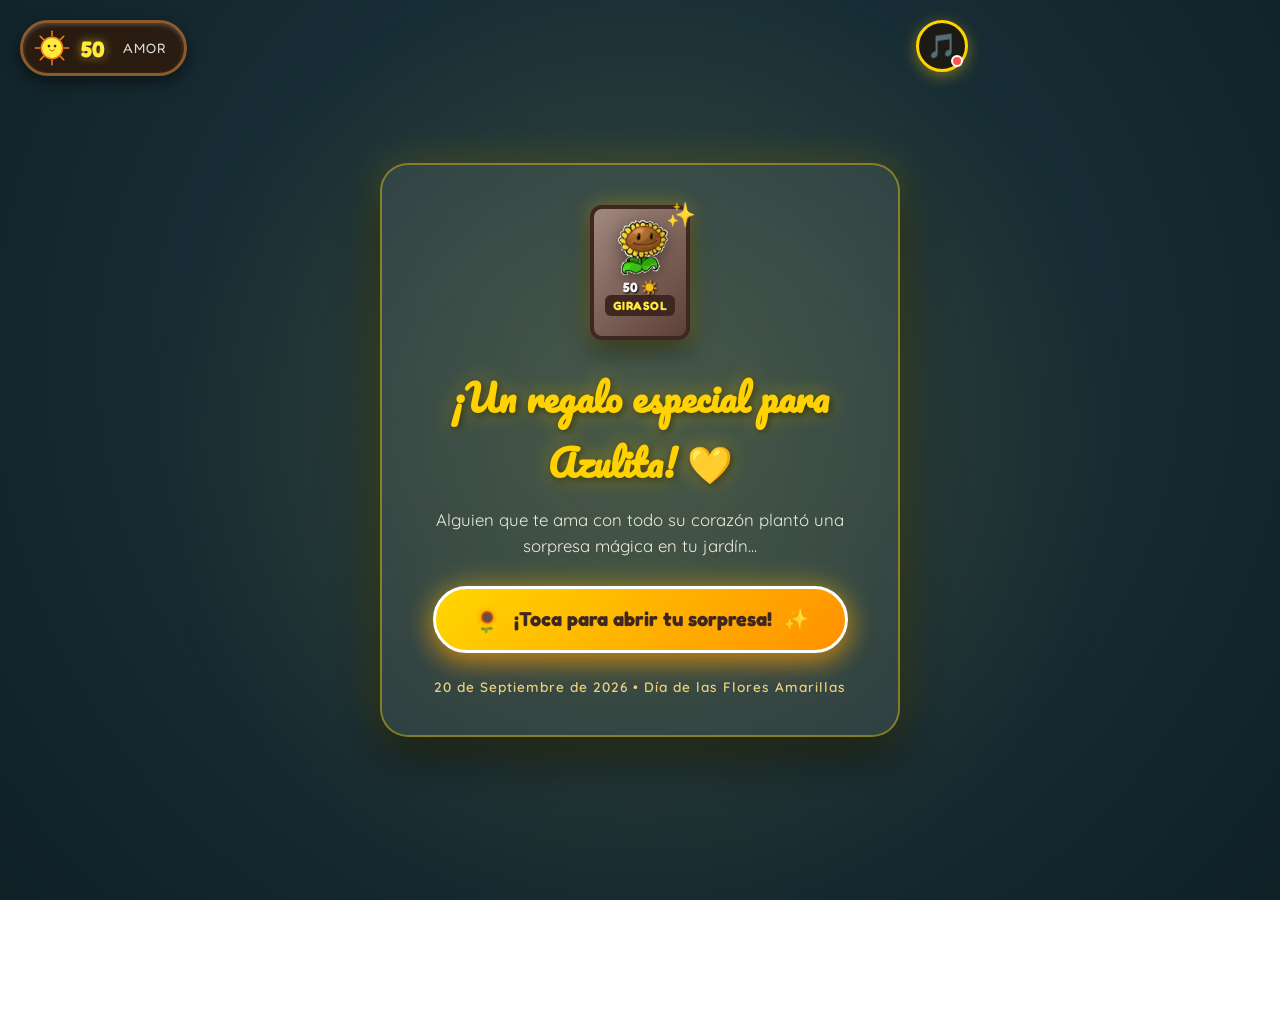
==== index.html @ 1db16ac4 "primeros" ====
<!DOCTYPE html>
<html lang="es">
<head>
  <meta charset="UTF-8">
  <meta name="viewport" content="width=device-width, initial-scale=1.0">
  <title>🌻 Flores Amarillas para Ti 💛 | Edición Especial PvZ</title>
  <link rel="stylesheet" href="style.css">
  <!-- Fuentes románticas y divertidas de Google Fonts -->
  <link rel="preconnect" href="https://fonts.googleapis.com">
  <link rel="preconnect" href="https://fonts.gstatic.com" crossorigin>
  <link href="https://fonts.googleapis.com/css2?family=Fredoka:wght@400;600;700&family=Pacifico&family=Quicksand:wght@500;700&display=swap" rel="stylesheet">
</head>
<body>

  <!-- Lienzo para partículas, pétalos y soles -->
  <canvas id="particle-canvas"></canvas>

  <!-- Contenedor de música flotante -->
  <div class="music-player-container" id="music-player">
    <button class="music-toggle-btn" id="music-btn" title="Reproducir / Pausar Música">
      <span class="music-icon" id="music-icon">🎵</span>
      <span class="music-status-dot"></span>
    </button>
    <div class="music-tooltip">Zombies on Your Lawn - Laura Shigihara 🌻</div>
    <audio id="bg-music" loop preload="auto">
      <source src="audio/zombies-on-your-lawn.mp3" type="audio/mp3">
      <!-- Fallback en línea si el archivo local aún no se descarga -->
      <source src="https://archive.org/download/plants-vs.-zombies-ost-flac/Laura%20Shigihara%20-%20Plants%20vs.%20Zombies%20Original%20Soundtrack/15%20-%20Zombies%20On%20Your%20Lawn.mp3" type="audio/mp3">
    </audio>
  </div>

  <!-- Contador de Soles Recolectados (Estilo PvZ) -->
  <div class="sun-counter-badge" id="sun-counter-badge">
    <div class="sun-icon-mini">
      <svg viewBox="0 0 100 100" class="mini-sun-svg">
        <circle cx="50" cy="50" r="28" fill="#FFEB3B" stroke="#F57F17" stroke-width="4"/>
        <g stroke="#F57F17" stroke-width="4" stroke-linecap="round">
          <line x1="50" y1="6" x2="50" y2="18"/>
          <line x1="50" y1="82" x2="50" y2="94"/>
          <line x1="6" y1="50" x2="18" y2="50"/>
          <line x1="82" y1="50" x2="94" y2="50"/>
          <line x1="19" y1="19" x2="28" y2="28"/>
          <line x1="72" y1="72" x2="81" y2="81"/>
          <line x1="19" y1="81" x2="28" y2="72"/>
          <line x1="72" y1="28" x2="81" y2="19"/>
        </g>
        <circle cx="42" cy="45" r="3.5" fill="#3E2723"/>
        <circle cx="58" cy="45" r="3.5" fill="#3E2723"/>
        <path d="M 44 55 Q 50 62 56 55" fill="none" stroke="#D84315" stroke-width="2.5" stroke-linecap="round"/>
      </svg>
    </div>
    <span class="sun-score" id="sun-score">50</span>
    <span class="sun-label">Amor</span>
  </div>

  <!-- PANTALLA 1: SORPRESA INICIAL (Sobre de jardín) -->
  <section class="screen intro-screen active" id="intro-screen">
    <div class="intro-card">
      <div class="card-glow"></div>
      <div class="seed-packet-icon">
        <!-- Paquete de Semillas de Girasol PvZ -->
        <div class="packet-wrapper">
          <div class="packet-body">
            <!-- Vista previa con el GIF del girasol -->
            <img src="sunflower-pvz.gif" alt="Girasol PvZ" class="packet-gif-preview">
            <div class="packet-cost">50 ☀️</div>
            <div class="packet-title">GIRASOL</div>
          </div>
          <div class="packet-sparkle">✨</div>
        </div>
      </div>

      <!-- ======================================================= -->
      <!-- [PERSONALIZACIÓN]: NOMBRE DE LA PERSONA -->
      <!-- ======================================================= -->
      <h1 class="intro-title">¡Un regalo especial para Azulita! 💛</h1>
      <p class="intro-subtitle">Alguien que te ama con todo su corazón plantó una sorpresa mágica en tu jardín...</p>
      
      <button class="btn-start" id="btn-start">
        <span class="btn-shine"></span>
        <span class="btn-icon">🌻</span>
        <span class="btn-text">¡Toca para abrir tu sorpresa!</span>
        <span class="btn-sparkles">✨</span>
      </button>

      <p class="intro-date">20 de Septiembre de 2026 • Día de las Flores Amarillas</p>
    </div>
  </section>

  <!-- PANTALLA 2: ESCENARIO PRINCIPAL (Jardín interactivo de Flores Amarillas) -->
  <main class="screen garden-screen" id="garden-screen">
    
    <!-- Fondo ambiental suave y sin cortes -->
    <div class="garden-background">
      <div class="twilight-glow"></div>
    </div>

    <!-- Contenedor Central: Girasol PvZ y Carta -->
    <div class="main-content-wrapper">
      
      <!-- EL GIRASOL ANIMADO DE PLANTS VS ZOMBIES (GIF + EFECTOS) -->
      <div class="sunflower-stage" id="sunflower-stage" title="¡Hazme cosquillas o tócame!">
        <div class="sunflower-speech-bubble" id="speech-bubble">
          ¡Feliz día, mi Azulita! 🌻💛
        </div>

        <div class="sunflower-character" id="sunflower-character">
          <!-- GIF OFICIAL DEL GIRASOL PVZ -->
          <img src="sunflower-pvz.gif" alt="Girasol Plants vs Zombies" class="pvz-main-gif" id="sunflower-gif">
          <div class="sunflower-ground-shadow"></div>
        </div>

        <!-- Botón interactivo para recolectar Sol -->
        <button class="sun-spawn-btn" id="spawn-sun-btn">
          <span>☀️ ¡Dame Sol!</span>
        </button>
      </div>

      <!-- TARJETA ROMÁNTICA Y DEDICATORIA -->
      <div class="love-card-container">
        <article class="love-card">
          <div class="card-ribbon">🌻 20 de Septiembre de 2026 🌻</div>
          
          <!-- ======================================================= -->
          <!-- [PERSONALIZACIÓN]: TÍTULO Y TEXTOS DE LA CARTA -->
          <!-- ======================================================= -->
          <h2 class="card-main-title">Para mi hermosa Azulita 💛</h2>
          
          <div class="card-quote-box">
            <p class="quote-text">
              "Dicen que regalar flores amarillas es una promesa de amor, luz y alegría para siempre..."
            </p>
          </div>

          <!-- Mensaje Romántico Personalizado PvZ -->
          <div class="card-body-text">
            <p>
              ¡Feliz día de las Flores Amarillas, mi querida Azulita! 🌻💛
            </p>
            <p>
              Así como este girasol siempre busca la luz del sol para sonreír, mi corazón siempre te busca a ti. Eres mi lugar favorito, mi motivo de alegría y mi paz.
            </p>
            <p class="pvz-romantic-punchline">
              ✨ <em>"Aunque el mundo se llene de zombies y días difíciles... ¡yo siempre protegeré tu jardín, cuidaré tu sonrisa y te llenaré de soles de amor!"</em> 🧟‍♂️🌱💛
            </p>
          </div>

          <!-- ======================================================= -->
          <!-- [PERSONALIZACIÓN]: FOTO DE USTEDES DOS -->
          <!-- Si guardas una foto llamada 'foto.jpg' en esta carpeta, -->
          <!-- aparecerá aquí automáticamente. Si no, muestra el icono. -->
          <!-- ======================================================= -->
          <div class="couple-photo-frame">
            <div class="photo-placeholder" id="photo-container" title="Coloca una imagen llamada 'foto.jpg' en esta carpeta">
              <img src="foto.jpg" alt="Azulita y Miau" class="user-couple-img" id="user-couple-img"
                   onerror="this.style.display='none'; document.getElementById('photo-fallback').style.display='flex';">
              
              <div class="photo-inner" id="photo-fallback">
                <div class="photo-icon">📸</div>
                <div class="photo-text">Azulita & Miau 💛</div>
                <div class="photo-sub">¡Juntos por siempre!</div>
              </div>
            </div>
            <div class="photo-tape">🌻</div>
          </div>

          <!-- Botonera de Acciones Interactivas -->
          <div class="card-actions">
            <button class="action-btn btn-petals" id="btn-flower-rain">
              <span>🌻 Lluvia de Flores</span>
            </button>
            <button class="action-btn btn-secret" id="btn-secret-letter">
              <span>💌 Razones por las que te amo</span>
            </button>
          </div>

          <!-- ======================================================= -->
          <!-- [PERSONALIZACIÓN]: FIRMA DE LA CARTA (MIAU) -->
          <!-- ======================================================= -->
          <div class="card-signature">
            <p>Con todo mi amor,</p>
            <span class="signature-name">De: MIAU (RLC) 🐱💛</span>
          </div>
        </article>
      </div>

    </div>

    <!-- MODAL DE RAZONES DE AMOR / MENSAJE SECRETO -->
    <div class="secret-modal-backdrop" id="secret-modal">
      <div class="secret-modal-box">
        <button class="modal-close-btn" id="modal-close-btn">&times;</button>
        <div class="modal-sun-header">☀️ 🌻 ☀️</div>
        <h3 class="modal-title">Razones por las que Azulita es mi persona favorita:</h3>
        
        <!-- ======================================================= -->
        <!-- [PERSONALIZACIÓN]: LISTA DE RAZONES -->
        <!-- Puedes editar, agregar o quitar frases aquí -->
        <!-- ======================================================= -->
        <ul class="reasons-list" id="reasons-list">
          <li>✨ <strong>Tu sonrisa, mi Azulita:</strong> Es capaz de iluminar hasta el día más nublado.</li>
          <li>🌻 <strong>Tu compañía:</strong> Cada momento a tu lado hace que la vida sea más bonita.</li>
          <li>💛 <strong>Tu ternura:</strong> La forma en que me miras y me haces sentir la persona más afortunada.</li>
          <li>🌱 <strong>Juntos siempre:</strong> No hay obstáculo (ni horda de zombies) que no podamos vencer si estamos juntos.</li>
          <li>🌟 <strong>Eres mi sol:</strong> Porque la vida es mil veces más brillante desde que estás tú.</li>
        </ul>

        <div class="modal-footer">
          <button class="modal-heart-btn" id="modal-love-btn">¡Miau te ama con todo su ser! 🐱💛</button>
        </div>
      </div>
    </div>

  </main>

  <script src="script.js"></script>
</body>
</html>
---- style.css ----
/* ==========================================================================
   FLORES AMARILLAS - EDICIÓN ESPECIAL PLANTS VS ZOMBIES 🌻💛
   Estilos y Animaciones CSS Modernas
   ========================================================================== */

:root {
  --primary-yellow: #FFD200;
  --warm-gold: #FFB300;
  --deep-orange: #FF6F00;
  --soft-yellow: #FFF9C4;
  --pvz-green: #4CAF50;
  --pvz-dark-green: #2E7D32;
  --pvz-light-green: #81C784;
  --brown-center: #5D4037;
  --night-sky-top: #0b132b;
  --night-sky-mid: #1c2541;
  --night-sky-bot: #1b4332;
  --card-bg: rgba(255, 255, 255, 0.12);
  --card-border: rgba(255, 215, 0, 0.35);
  --card-shadow: 0 15px 35px rgba(0, 0, 0, 0.4), 0 0 25px rgba(255, 215, 0, 0.15);
  --text-light: #FFFFFF;
  --text-gold: #FFE082;
  --font-romantic: 'Pacifico', cursive;
  --font-cute: 'Fredoka', sans-serif;
  --font-body: 'Quicksand', sans-serif;
}

* {
  box-sizing: border-box;
  margin: 0;
  padding: 0;
  -webkit-tap-highlight-color: transparent;
}

html, body {
  width: 100%;
  min-height: 100%;
  font-family: var(--font-body);
  color: var(--text-light);
  background: radial-gradient(circle at 50% 30%, #1a2a40 0%, #0d1b2a 50%, #071018 100%);
  overflow-x: hidden;
  position: relative;
}

/* ==========================================================================
   CANVAS DE PARTÍCULAS (LLUVIA DE PÉTALOS Y SOLES)
   ========================================================================== */
#particle-canvas {
  position: fixed;
  top: 0;
  left: 0;
  width: 100vw;
  height: 100vh;
  pointer-events: none;
  z-index: 10;
}

/* ==========================================================================
   REPRODUCTOR DE MÚSICA FLOTANTE
   ========================================================================== */
.music-player-container {
  position: fixed;
  top: 20px;
  right: 20px;
  z-index: 100;
  display: flex;
  align-items: center;
  gap: 10px;
}

.music-toggle-btn {
  width: 52px;
  height: 52px;
  border-radius: 50%;
  border: 3px solid var(--primary-yellow);
  background: rgba(30, 20, 10, 0.75);
  backdrop-filter: blur(8px);
  color: #FFF;
  cursor: pointer;
  display: flex;
  align-items: center;
  justify-content: center;
  font-size: 1.5rem;
  box-shadow: 0 4px 15px rgba(255, 215, 0, 0.4);
  transition: transform 0.3s cubic-bezier(0.175, 0.885, 0.32, 1.275), box-shadow 0.3s;
  position: relative;
}

.music-toggle-btn:hover {
  transform: scale(1.12) rotate(8deg);
  box-shadow: 0 6px 22px rgba(255, 215, 0, 0.7);
}

.music-toggle-btn.playing {
  animation: musicPulse 1.4s infinite ease-in-out;
  border-color: #76FF03;
}

.music-status-dot {
  position: absolute;
  bottom: 2px;
  right: 2px;
  width: 12px;
  height: 12px;
  border-radius: 50%;
  background: #FF5252;
  border: 2px solid #FFF;
  transition: background 0.3s;
}

.music-toggle-btn.playing .music-status-dot {
  background: #76FF03;
  box-shadow: 0 0 8px #76FF03;
}

.music-tooltip {
  background: rgba(0, 0, 0, 0.85);
  color: var(--text-gold);
  padding: 6px 14px;
  border-radius: 20px;
  font-size: 0.82rem;
  font-family: var(--font-cute);
  border: 1px solid var(--warm-gold);
  pointer-events: none;
  opacity: 0;
  transform: translateX(10px);
  transition: opacity 0.3s, transform 0.3s;
  white-space: nowrap;
}

.music-player-container:hover .music-tooltip {
  opacity: 1;
  transform: translateX(0);
}

@keyframes musicPulse {
  0%, 100% { transform: scale(1); }
  50% { transform: scale(1.1); box-shadow: 0 0 20px rgba(118, 255, 3, 0.6); }
}

/* ==========================================================================
   CONTADOR DE SOLES PVZ
   ========================================================================== */
.sun-counter-badge {
  position: fixed;
  top: 20px;
  left: 20px;
  z-index: 100;
  display: flex;
  align-items: center;
  gap: 10px;
  background: rgba(46, 26, 11, 0.85);
  backdrop-filter: blur(8px);
  border: 3px solid #8D5B28;
  border-radius: 35px;
  padding: 6px 18px 6px 10px;
  box-shadow: 0 6px 16px rgba(0,0,0,0.5), inset 0 2px 4px rgba(255,255,255,0.2);
  font-family: var(--font-cute);
  transition: transform 0.25s cubic-bezier(0.175, 0.885, 0.32, 1.275);
}

.sun-counter-badge:hover {
  transform: scale(1.08);
}

.sun-icon-mini {
  width: 38px;
  height: 38px;
  display: flex;
  align-items: center;
  justify-content: center;
}

.mini-sun-svg {
  width: 100%;
  height: 100%;
  animation: rotateSun 8s linear infinite;
}

.sun-score {
  color: #FFEB3B;
  font-size: 1.4rem;
  font-weight: 700;
  text-shadow: 2px 2px 0px #3E2723, 0 0 10px rgba(255, 235, 59, 0.6);
  min-width: 32px;
}

.sun-label {
  color: #FFF;
  font-size: 0.85rem;
  text-transform: uppercase;
  letter-spacing: 1px;
  opacity: 0.85;
}

@keyframes rotateSun {
  from { transform: rotate(0deg); }
  to { transform: rotate(360deg); }
}

/* ==========================================================================
   PANTALLA 1: SORPRESA INICIAL (INTRO)
   ========================================================================== */
.screen {
  position: relative;
  width: 100%;
  min-height: 100vh;
  display: none;
  opacity: 0;
  transition: opacity 0.8s ease-in-out;
}

.screen.active {
  display: flex;
  opacity: 1;
}

.intro-screen {
  align-items: center;
  justify-content: center;
  padding: 20px;
  background: radial-gradient(circle at 50% 40%, #203a43 0%, #0f2027 100%);
  z-index: 50;
}

.intro-card {
  position: relative;
  max-width: 520px;
  width: 100%;
  background: rgba(255, 255, 255, 0.08);
  border: 2px solid rgba(255, 215, 0, 0.4);
  backdrop-filter: blur(16px);
  -webkit-backdrop-filter: blur(16px);
  border-radius: 28px;
  padding: 40px 30px;
  text-align: center;
  box-shadow: 0 20px 50px rgba(0,0,0,0.6), 0 0 40px rgba(255, 215, 0, 0.2);
  animation: floatCard 4s ease-in-out infinite alternate;
}

@keyframes floatCard {
  0% { transform: translateY(0); }
  100% { transform: translateY(-12px); }
}

.card-glow {
  position: absolute;
  top: -50%;
  left: -50%;
  width: 200%;
  height: 200%;
  background: radial-gradient(circle, rgba(255, 215, 0, 0.12) 0%, transparent 65%);
  pointer-events: none;
  animation: pulseGlow 5s infinite alternate;
}

@keyframes pulseGlow {
  0% { opacity: 0.4; transform: scale(0.95); }
  100% { opacity: 0.9; transform: scale(1.05); }
}

/* Paquete de Semillas PvZ */
.seed-packet-icon {
  display: inline-block;
  margin-bottom: 25px;
  cursor: pointer;
}

.packet-wrapper {
  position: relative;
  width: 100px;
  height: 135px;
  background: linear-gradient(135deg, #A1887F, #5D4037);
  border: 4px solid #3E2723;
  border-radius: 12px;
  box-shadow: 0 10px 25px rgba(0,0,0,0.5), 0 0 20px rgba(255, 215, 0, 0.4);
  display: flex;
  flex-direction: column;
  align-items: center;
  justify-content: space-between;
  padding: 8px 6px;
  transition: transform 0.3s cubic-bezier(0.175, 0.885, 0.32, 1.275);
}

.packet-wrapper:hover {
  transform: scale(1.12) rotate(-4deg);
}

.packet-gif-preview {
  width: 58px;
  height: 58px;
  object-fit: contain;
  filter: drop-shadow(0 4px 8px rgba(0,0,0,0.4));
  animation: pulseSunflower 2s infinite;
}

.packet-sunflower-preview {
  font-size: 2.8rem;
  filter: drop-shadow(0 4px 8px rgba(0,0,0,0.4));
  animation: pulseSunflower 2s infinite;
}

@keyframes pulseSunflower {
  0%, 100% { transform: scale(1); }
  50% { transform: scale(1.15) rotate(5deg); }
}

.packet-title {
  background: #3E2723;
  color: #FFEB3B;
  font-family: var(--font-cute);
  font-size: 0.75rem;
  font-weight: 700;
  padding: 3px 8px;
  border-radius: 6px;
  letter-spacing: 0.5px;
}

.packet-cost {
  color: #FFF;
  font-family: var(--font-cute);
  font-size: 0.85rem;
  font-weight: bold;
  text-shadow: 1px 1px 2px #000;
}

.packet-sparkle {
  position: absolute;
  top: -10px;
  right: -10px;
  font-size: 1.5rem;
  animation: sparkleTwinkle 1.8s infinite;
}

@keyframes sparkleTwinkle {
  0%, 100% { opacity: 0.3; transform: scale(0.8) rotate(0deg); }
  50% { opacity: 1; transform: scale(1.3) rotate(45deg); }
}

.intro-title {
  font-family: var(--font-romantic);
  font-size: 2.3rem;
  color: var(--primary-yellow);
  text-shadow: 2px 2px 8px rgba(0,0,0,0.6), 0 0 20px rgba(255, 215, 0, 0.4);
  margin-bottom: 12px;
}

.intro-subtitle {
  font-size: 1.05rem;
  line-height: 1.5;
  color: #ECEFF1;
  margin-bottom: 28px;
}

.btn-start {
  position: relative;
  display: inline-flex;
  align-items: center;
  justify-content: center;
  gap: 12px;
  background: linear-gradient(135deg, #FFD600, #FF9100);
  border: 3px solid #FFF;
  color: #3E2723;
  font-family: var(--font-cute);
  font-size: 1.25rem;
  font-weight: 700;
  padding: 16px 36px;
  border-radius: 50px;
  cursor: pointer;
  box-shadow: 0 10px 25px rgba(255, 145, 0, 0.5), 0 0 30px rgba(255, 214, 0, 0.4);
  overflow: hidden;
  transition: transform 0.25s, box-shadow 0.25s;
}

.btn-start:hover {
  transform: translateY(-4px) scale(1.04);
  box-shadow: 0 14px 35px rgba(255, 145, 0, 0.7), 0 0 45px rgba(255, 214, 0, 0.6);
}

.btn-start:active {
  transform: translateY(2px) scale(0.98);
}

.btn-shine {
  position: absolute;
  top: 0;
  left: -100%;
  width: 50%;
  height: 100%;
  background: linear-gradient(90deg, transparent, rgba(255, 255, 255, 0.6), transparent);
  transform: skewX(-25deg);
  animation: shineSweep 2.5s infinite;
}

@keyframes shineSweep {
  0% { left: -100%; }
  50%, 100% { left: 200%; }
}

.btn-icon {
  font-size: 1.5rem;
}

.intro-date {
  margin-top: 25px;
  font-size: 0.85rem;
  color: var(--text-gold);
  letter-spacing: 1px;
  font-weight: 600;
  opacity: 0.9;
}

/* ==========================================================================
   PANTALLA 2: ESCENARIO DE JARDÍN (FONDO CONTINUO SIN CORTES)
   ========================================================================== */
.garden-screen {
  flex-direction: column;
  justify-content: flex-start;
  align-items: center;
  padding: 85px 20px 100px 20px;
  background: radial-gradient(circle at 50% 15%, #152438 0%, #0c1824 45%, #050d15 100%);
  z-index: 20;
  min-height: 100vh;
}

.garden-background {
  position: fixed;
  top: 0;
  left: 0;
  width: 100%;
  height: 100%;
  pointer-events: none;
  z-index: 1;
}

.twilight-glow {
  position: absolute;
  bottom: 0;
  left: 0;
  width: 100%;
  height: 60vh;
  background: radial-gradient(ellipse at 50% 100%, rgba(255, 215, 0, 0.12) 0%, rgba(46, 125, 50, 0.15) 45%, transparent 80%);
}

.main-content-wrapper {
  position: relative;
  z-index: 30;
  display: flex;
  flex-direction: row;
  align-items: center;
  justify-content: center;
  gap: 50px;
  max-width: 1200px;
  width: 100%;
  margin: auto;
}

/* ==========================================================================
   EL GIRASOL DE PLANTS VS ZOMBIES (GIF + EFECTOS)
   ========================================================================== */
.sunflower-stage {
  position: relative;
  display: flex;
  flex-direction: column;
  align-items: center;
  justify-content: center;
  flex: 0 0 340px;
}

.sunflower-speech-bubble {
  position: absolute;
  top: -25px;
  background: #FFFFFF;
  color: #3E2723;
  font-family: var(--font-cute);
  font-weight: 700;
  font-size: 1.05rem;
  padding: 10px 20px;
  border-radius: 25px;
  border: 3px solid #FFD600;
  box-shadow: 0 8px 20px rgba(0,0,0,0.3);
  white-space: nowrap;
  animation: bubbleFloat 3s ease-in-out infinite;
  z-index: 40;
}

.sunflower-speech-bubble::after {
  content: '';
  position: absolute;
  bottom: -10px;
  left: 50%;
  transform: translateX(-50%);
  border-width: 10px 10px 0;
  border-style: solid;
  border-color: #FFD600 transparent;
  display: block;
  width: 0;
}

@keyframes bubbleFloat {
  0%, 100% { transform: translateY(0); }
  50% { transform: translateY(-8px); }
}

.sunflower-character {
  width: 280px;
  height: 280px;
  display: flex;
  flex-direction: column;
  align-items: center;
  justify-content: center;
  position: relative;
  cursor: pointer;
  transition: transform 0.25s cubic-bezier(0.175, 0.885, 0.32, 1.275);
}

.sunflower-character:hover {
  transform: scale(1.06);
}

.sunflower-character:active {
  transform: scale(0.92);
}

.pvz-main-gif {
  width: 250px;
  height: auto;
  max-height: 260px;
  object-fit: contain;
  filter: drop-shadow(0 10px 25px rgba(255, 215, 0, 0.4)) drop-shadow(0 15px 30px rgba(0, 0, 0, 0.6));
  user-select: none;
  -webkit-user-drag: none;
  transition: transform 0.2s cubic-bezier(0.175, 0.885, 0.32, 1.275);
}

.sunflower-ground-shadow {
  width: 150px;
  height: 22px;
  background: radial-gradient(ellipse at 50% 50%, rgba(0, 0, 0, 0.6) 0%, transparent 75%);
  margin-top: -10px;
  border-radius: 50%;
}

.sunflower-svg {
  width: 100%;
  height: 100%;
  overflow: visible;
  filter: drop-shadow(0 15px 25px rgba(0, 0, 0, 0.4));
}

/* ANIMACIÓN DE BAILE ICÓNICA DE PVZ */
/* El girasol se bambolea a la izquierda, rebota, se bambolea a la derecha, rebota */
.sunflower-head {
  transform-origin: 150px 200px;
  animation: pvzDanceHead 2.2s cubic-bezier(0.45, 0.05, 0.55, 0.95) infinite;
}

.stem-path {
  transform-origin: 150px 385px;
  animation: pvzDanceStem 2.2s cubic-bezier(0.45, 0.05, 0.55, 0.95) infinite;
}

.leaf-left {
  transform-origin: 148px 300px;
  animation: pvzLeafLeft 2.2s ease-in-out infinite;
}

.leaf-right {
  transform-origin: 152px 270px;
  animation: pvzLeafRight 2.2s ease-in-out infinite;
}

.petals-layer {
  transform-origin: 150px 175px;
  animation: pvzPetalsBreathe 2.2s ease-in-out infinite;
}

.sunflower-eyes {
  animation: pvzBlink 4.5s infinite;
  transform-origin: 150px 165px;
}

/* Keyframes fieles a Plants vs Zombies */
@keyframes pvzDanceHead {
  0% {
    transform: rotate(0deg) translateY(0);
  }
  25% {
    transform: rotate(-7deg) translateY(-4px) scale(1.02);
  }
  50% {
    transform: rotate(0deg) translateY(2px) scale(0.99);
  }
  75% {
    transform: rotate(7deg) translateY(-4px) scale(1.02);
  }
  100% {
    transform: rotate(0deg) translateY(0);
  }
}

@keyframes pvzDanceStem {
  0% {
    transform: rotate(0deg);
  }
  25% {
    transform: rotate(-3deg) scaleY(1.02);
  }
  50% {
    transform: rotate(0deg) scaleY(0.98);
  }
  75% {
    transform: rotate(3deg) scaleY(1.02);
  }
  100% {
    transform: rotate(0deg);
  }
}

@keyframes pvzLeafLeft {
  0%, 100% { transform: rotate(0deg); }
  25% { transform: rotate(-10deg); }
  75% { transform: rotate(8deg); }
}

@keyframes pvzLeafRight {
  0%, 100% { transform: rotate(0deg); }
  25% { transform: rotate(8deg); }
  75% { transform: rotate(-10deg); }
}

@keyframes pvzPetalsBreathe {
  0%, 100% { transform: scale(1); }
  50% { transform: scale(1.04); }
}

@keyframes pvzBlink {
  0%, 94%, 100% { transform: scaleY(1); }
  96% { transform: scaleY(0.1); }
}

/* Botón para generar sol */
.sun-spawn-btn {
  margin-top: 15px;
  background: linear-gradient(135deg, #FFEA00, #FF9100);
  border: 3px solid #FFF;
  color: #3E2723;
  font-family: var(--font-cute);
  font-size: 1.05rem;
  font-weight: 700;
  padding: 10px 24px;
  border-radius: 30px;
  cursor: pointer;
  box-shadow: 0 6px 18px rgba(255, 145, 0, 0.4);
  transition: transform 0.2s, box-shadow 0.2s;
}

.sun-spawn-btn:hover {
  transform: translateY(-2px) scale(1.06);
  box-shadow: 0 8px 24px rgba(255, 145, 0, 0.6);
}

/* ==========================================================================
   TARJETA ROMÁNTICA
   ========================================================================== */
.love-card-container {
  flex: 1;
  max-width: 600px;
}

.love-card {
  background: var(--card-bg);
  border: 2px solid var(--card-border);
  backdrop-filter: blur(18px);
  -webkit-backdrop-filter: blur(18px);
  border-radius: 32px;
  padding: 38px 34px;
  box-shadow: var(--card-shadow);
  position: relative;
  overflow: hidden;
}

.love-card::before {
  content: '';
  position: absolute;
  top: 0;
  left: 0;
  right: 0;
  height: 6px;
  background: linear-gradient(90deg, #FFD600, #FF6F00, #FFD600);
}

.card-ribbon {
  display: inline-block;
  background: rgba(255, 214, 0, 0.2);
  border: 1px solid var(--primary-yellow);
  color: var(--text-gold);
  font-family: var(--font-cute);
  font-weight: 600;
  font-size: 0.9rem;
  padding: 5px 16px;
  border-radius: 20px;
  margin-bottom: 16px;
}

.card-main-title {
  font-family: var(--font-romantic);
  font-size: 2.2rem;
  color: var(--primary-yellow);
  text-shadow: 2px 2px 6px rgba(0,0,0,0.5), 0 0 20px rgba(255, 215, 0, 0.35);
  line-height: 1.3;
  margin-bottom: 18px;
}

.card-quote-box {
  background: rgba(0, 0, 0, 0.25);
  border-left: 4px solid var(--primary-yellow);
  padding: 12px 18px;
  border-radius: 0 14px 14px 0;
  margin-bottom: 20px;
}

.quote-text {
  font-style: italic;
  font-size: 0.95rem;
  color: #FFE082;
  line-height: 1.5;
}

.card-body-text {
  font-size: 1.08rem;
  line-height: 1.65;
  color: #F5F5F5;
  margin-bottom: 24px;
}

.card-body-text p {
  margin-bottom: 12px;
}

.pvz-romantic-punchline {
  background: rgba(76, 175, 80, 0.18);
  border: 1px dashed rgba(129, 199, 132, 0.6);
  padding: 14px 16px;
  border-radius: 16px;
  color: #C8E6C9;
  font-size: 1.05rem;
}

/* Marco de Foto Romántica */
.couple-photo-frame {
  position: relative;
  width: 170px;
  height: 200px;
  background: #FFF;
  border-radius: 8px;
  padding: 12px 12px 35px 12px;
  box-shadow: 0 10px 25px rgba(0,0,0,0.4);
  margin: 20px auto 25px auto;
  transform: rotate(-3deg);
  transition: transform 0.3s cubic-bezier(0.175, 0.885, 0.32, 1.275);
}

.couple-photo-frame:hover {
  transform: rotate(0deg) scale(1.08);
}

.photo-placeholder {
  width: 100%;
  height: 100%;
  background: linear-gradient(135deg, #FFF9C4, #FFE082);
  border: 2px dashed #F57F17;
  border-radius: 4px;
  display: flex;
  align-items: center;
  justify-content: center;
  overflow: hidden;
}

.user-couple-img {
  width: 100%;
  height: 100%;
  object-fit: cover;
  border-radius: 4px;
  display: block;
}

.photo-inner {
  text-align: center;
  color: #5D4037;
}

.photo-icon {
  font-size: 2.2rem;
  margin-bottom: 4px;
}

.photo-text {
  font-family: var(--font-romantic);
  font-size: 1.1rem;
  color: #E65100;
}

.photo-sub {
  font-size: 0.72rem;
  font-weight: bold;
}

.photo-tape {
  position: absolute;
  top: -12px;
  left: 50%;
  transform: translateX(-50%);
  font-size: 1.6rem;
}

/* Botones de acción */
.card-actions {
  display: flex;
  flex-wrap: wrap;
  gap: 14px;
  margin-bottom: 25px;
}

.action-btn {
  flex: 1;
  min-width: 180px;
  display: inline-flex;
  align-items: center;
  justify-content: center;
  padding: 13px 20px;
  border-radius: 25px;
  font-family: var(--font-cute);
  font-size: 1rem;
  font-weight: 700;
  cursor: pointer;
  border: 2px solid #FFF;
  transition: transform 0.2s, box-shadow 0.2s;
}

.btn-petals {
  background: linear-gradient(135deg, #FFD600, #FF8F00);
  color: #3E2723;
  box-shadow: 0 6px 16px rgba(255, 143, 0, 0.4);
}

.btn-secret {
  background: linear-gradient(135deg, #EC407A, #D81B60);
  color: #FFF;
  box-shadow: 0 6px 16px rgba(216, 27, 96, 0.4);
}

.action-btn:hover {
  transform: translateY(-3px) scale(1.03);
}

.action-btn:active {
  transform: translateY(1px);
}

.card-signature {
  text-align: right;
  border-top: 1px solid rgba(255, 255, 255, 0.15);
  padding-top: 14px;
}

.card-signature p {
  font-size: 0.9rem;
  color: #B0BEC5;
}

.signature-name {
  font-family: var(--font-romantic);
  font-size: 1.5rem;
  color: var(--primary-yellow);
}

/* ==========================================================================
   MODAL DE RAZONES DE AMOR
   ========================================================================= */
.secret-modal-backdrop {
  position: fixed;
  top: 0;
  left: 0;
  width: 100%;
  height: 100%;
  background: rgba(0, 0, 0, 0.75);
  backdrop-filter: blur(10px);
  -webkit-backdrop-filter: blur(10px);
  z-index: 200;
  display: none;
  align-items: center;
  justify-content: center;
  padding: 20px;
  opacity: 0;
  transition: opacity 0.3s ease;
}

.secret-modal-backdrop.active {
  display: flex;
  opacity: 1;
}

.secret-modal-box {
  background: linear-gradient(145deg, #2b1f1d, #191211);
  border: 3px solid var(--primary-yellow);
  border-radius: 28px;
  max-width: 500px;
  width: 100%;
  padding: 35px 28px;
  position: relative;
  box-shadow: 0 20px 60px rgba(0,0,0,0.8), 0 0 35px rgba(255, 214, 0, 0.3);
  animation: modalPop 0.4s cubic-bezier(0.175, 0.885, 0.32, 1.275);
}

@keyframes modalPop {
  0% { transform: scale(0.8) translateY(30px); opacity: 0; }
  100% { transform: scale(1) translateY(0); opacity: 1; }
}

.modal-close-btn {
  position: absolute;
  top: 15px;
  right: 18px;
  background: none;
  border: none;
  color: #FFF;
  font-size: 2rem;
  cursor: pointer;
  line-height: 1;
  transition: transform 0.2s, color 0.2s;
}

.modal-close-btn:hover {
  transform: rotate(90deg) scale(1.2);
  color: var(--primary-yellow);
}

.modal-sun-header {
  text-align: center;
  font-size: 2.2rem;
  margin-bottom: 10px;
}

.modal-title {
  font-family: var(--font-cute);
  color: var(--primary-yellow);
  text-align: center;
  font-size: 1.4rem;
  margin-bottom: 22px;
}

.reasons-list {
  list-style: none;
  display: flex;
  flex-direction: column;
  gap: 14px;
  margin-bottom: 25px;
}

.reasons-list li {
  background: rgba(255, 255, 255, 0.08);
  border-left: 3px solid var(--primary-yellow);
  padding: 12px 16px;
  border-radius: 0 12px 12px 0;
  font-size: 0.98rem;
  line-height: 1.45;
  color: #ECEFF1;
}

.modal-footer {
  text-align: center;
}

.modal-heart-btn {
  background: linear-gradient(135deg, #FFD600, #FF8F00);
  border: 2px solid #FFF;
  color: #3E2723;
  font-family: var(--font-cute);
  font-weight: 700;
  font-size: 1.1rem;
  padding: 12px 30px;
  border-radius: 30px;
  cursor: pointer;
  box-shadow: 0 6px 20px rgba(255, 143, 0, 0.4);
  transition: transform 0.2s;
}

.modal-heart-btn:hover {
  transform: scale(1.08);
}

/* ==========================================================================
   ELEMENTOS GENERADOS DINÁMICAMENTE (SOLES FLOTANTES Y POPUPS)
   ========================================================================== */
.floating-sun-item {
  position: fixed;
  width: 68px;
  height: 68px;
  cursor: pointer;
  z-index: 80;
  filter: drop-shadow(0 6px 14px rgba(255, 215, 0, 0.6));
  animation: floatSunPvZ 4s ease-in-out infinite alternate;
  user-select: none;
}

@keyframes floatSunPvZ {
  0% { transform: translateY(0) rotate(0deg); }
  50% { transform: translateY(-15px) rotate(180deg); }
  100% { transform: translateY(0) rotate(360deg); }
}

.sun-collect-feedback {
  position: fixed;
  color: #FFEB3B;
  font-family: var(--font-cute);
  font-size: 1.5rem;
  font-weight: 900;
  text-shadow: 2px 2px 0 #3E2723, 0 0 12px rgba(255, 235, 59, 0.9);
  pointer-events: none;
  z-index: 150;
  animation: flyAndFade 1.2s forwards cubic-bezier(0.215, 0.61, 0.355, 1);
}

@keyframes flyAndFade {
  0% {
    opacity: 1;
    transform: translate(-50%, -50%) scale(0.6);
  }
  40% {
    transform: translate(-50%, -80px) scale(1.3);
  }
  100% {
    opacity: 0;
    transform: translate(-50%, -130px) scale(1.1);
  }
}

/* ==========================================================================
   RESPONSIVE DESIGN (MÓVILES Y PANTALLAS PEQUEÑAS)
   ========================================================================== */
@media (max-width: 900px) {
  .main-content-wrapper {
    flex-direction: column;
    gap: 30px;
  }

  .sunflower-stage {
    flex: auto;
    width: 100%;
  }

  .sunflower-character {
    width: 260px;
    height: 350px;
  }

  .love-card-container {
    width: 100%;
  }

  .card-main-title {
    font-size: 1.8rem;
  }

  .intro-title {
    font-size: 1.9rem;
  }
}

@media (max-width: 480px) {
  .sun-counter-badge {
    top: 15px;
    left: 15px;
    padding: 4px 12px 4px 8px;
  }

  .sun-score {
    font-size: 1.15rem;
  }

  .music-player-container {
    top: 15px;
    right: 15px;
  }

  .music-toggle-btn {
    width: 44px;
    height: 44px;
    font-size: 1.2rem;
  }

  .sunflower-character {
    width: 220px;
    height: 300px;
  }

  .love-card {
    padding: 26px 18px;
    border-radius: 24px;
  }

  .card-main-title {
    font-size: 1.55rem;
  }

  .action-btn {
    min-width: 100%;
  }
}
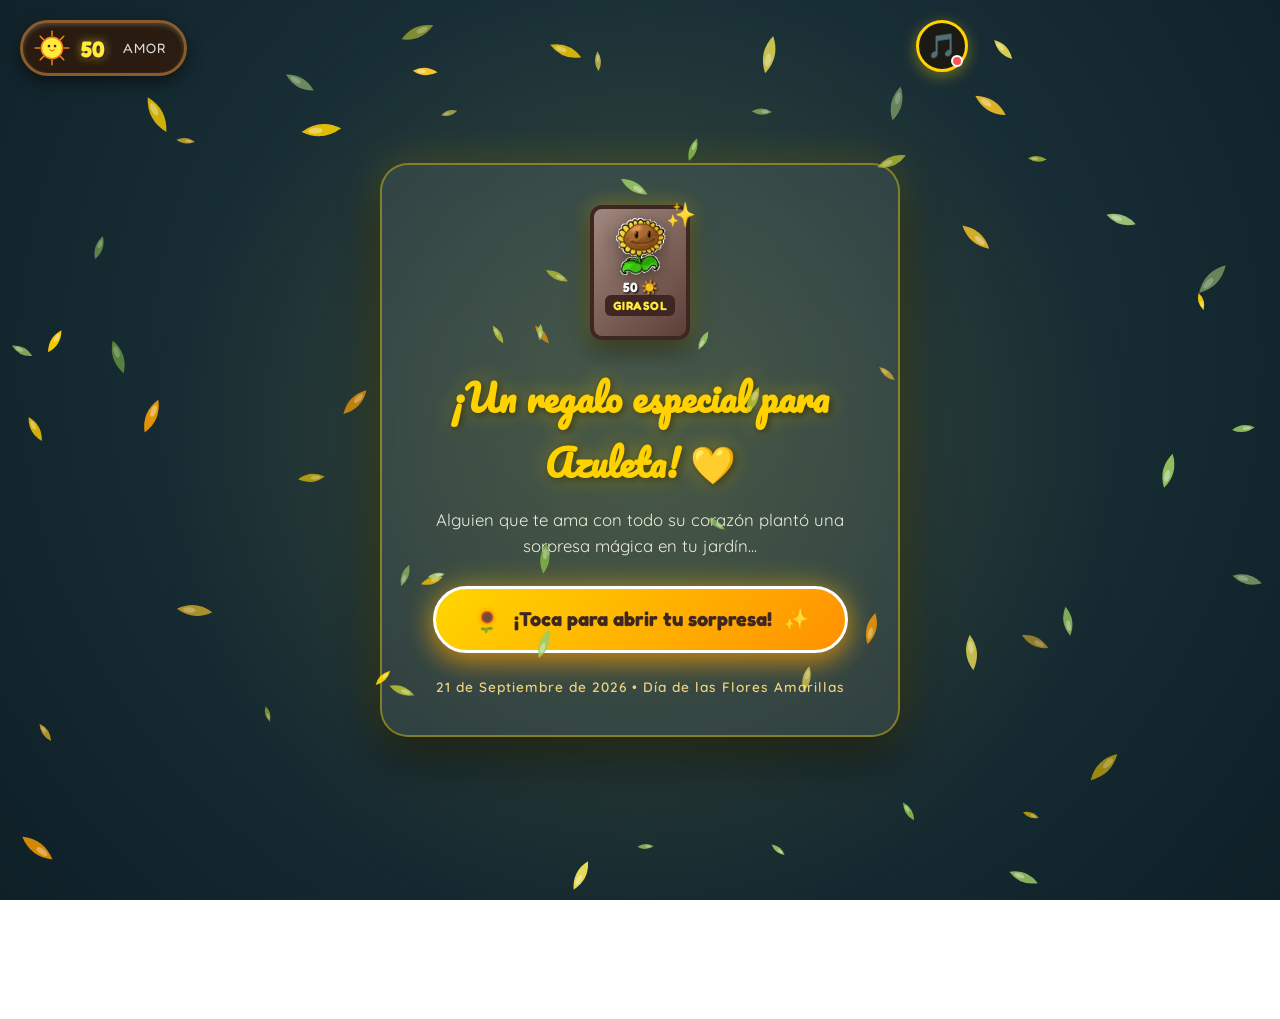
==== commit fa96a67f: "2da version" ====
--- a/index.html
+++ b/index.html
@@ -73,7 +73,7 @@
       <!-- ======================================================= -->
       <!-- [PERSONALIZACIÓN]: NOMBRE DE LA PERSONA -->
       <!-- ======================================================= -->
-      <h1 class="intro-title">¡Un regalo especial para Azulita! 💛</h1>
+      <h1 class="intro-title">¡Un regalo especial para Azuleta! 💛</h1>
       <p class="intro-subtitle">Alguien que te ama con todo su corazón plantó una sorpresa mágica en tu jardín...</p>
       
       <button class="btn-start" id="btn-start">
@@ -83,7 +83,10 @@
         <span class="btn-sparkles">✨</span>
       </button>
 
-      <p class="intro-date">20 de Septiembre de 2026 • Día de las Flores Amarillas</p>
+      <!-- ======================================================= -->
+      <!-- [PERSONALIZACIÓN]: FECHA -->
+      <!-- ======================================================= -->
+      <p class="intro-date">21 de Septiembre de 2026 • Día de las Flores Amarillas</p>
     </div>
   </section>
 
@@ -95,19 +98,38 @@
       <div class="twilight-glow"></div>
     </div>
 
-    <!-- Contenedor Central: Girasol PvZ y Carta -->
-    <div class="main-content-wrapper">
+    <!-- Mensaje mágico de transición durante los 5 segundos de lluvia de pétalos y hojas -->
+    <div class="blooming-transition-loader" id="blooming-loader">
+      <div class="sprout-icon-anim">🌱</div>
+      <p class="sprout-text">Cultivando tus flores amarillas con mucho amor...</p>
+      <div class="sprout-subtext">✨ Espera un momento, mi Azuletaaa ✨</div>
+    </div>
+
+    <!-- Contenedor Central: Girasol PvZ y Carta (Aparece tras los 5 segundos de lluvia) -->
+    <div class="main-content-wrapper waiting-bloom" id="main-content-wrapper">
       
       <!-- EL GIRASOL ANIMADO DE PLANTS VS ZOMBIES (GIF + EFECTOS) -->
       <div class="sunflower-stage" id="sunflower-stage" title="¡Hazme cosquillas o tócame!">
         <div class="sunflower-speech-bubble" id="speech-bubble">
-          ¡Feliz día, mi Azulita! 🌻💛
-        </div>
-
-        <div class="sunflower-character" id="sunflower-character">
+          ¡Feliz día, mi Azuleta! 🌻💛
+        </div>
+
+        <div class="sunflower-character blooming" id="sunflower-character">
           <!-- GIF OFICIAL DEL GIRASOL PVZ -->
           <img src="sunflower-pvz.gif" alt="Girasol Plants vs Zombies" class="pvz-main-gif" id="sunflower-gif">
           <div class="sunflower-ground-shadow"></div>
+        </div>
+
+        <!-- Pequeños girasoles acompañantes (Mini GIFs) -->
+        <div class="mini-sunflowers-companion">
+          <div class="mini-sunflower-item mini-left" title="¡Mini girasol de amor!">
+            <img src="sunflower-pvz.gif" alt="Mini Girasol" class="mini-sunflower-img">
+            <div class="mini-shadow"></div>
+          </div>
+          <div class="mini-sunflower-item mini-right" title="¡Mini girasol de amor!">
+            <img src="sunflower-pvz.gif" alt="Mini Girasol" class="mini-sunflower-img">
+            <div class="mini-shadow"></div>
+          </div>
         </div>
 
         <!-- Botón interactivo para recolectar Sol -->
@@ -119,23 +141,26 @@
       <!-- TARJETA ROMÁNTICA Y DEDICATORIA -->
       <div class="love-card-container">
         <article class="love-card">
-          <div class="card-ribbon">🌻 20 de Septiembre de 2026 🌻</div>
+          <!-- ======================================================= -->
+          <!-- [PERSONALIZACIÓN]: FECHA DE LA CINTA -->
+          <!-- ======================================================= -->
+          <div class="card-ribbon">🌻 21 de Septiembre de 2026 🌻</div>
           
           <!-- ======================================================= -->
           <!-- [PERSONALIZACIÓN]: TÍTULO Y TEXTOS DE LA CARTA -->
           <!-- ======================================================= -->
-          <h2 class="card-main-title">Para mi hermosa Azulita 💛</h2>
+          <h2 class="card-main-title">Para mi hermosa Azuleta 💛</h2>
           
           <div class="card-quote-box">
             <p class="quote-text">
-              "Dicen que regalar flores amarillas es una promesa de amor, luz y alegría para siempre..."
+              "Dicen que regalar flores amarillas cada 21 de septiembre es una promesa de amor, luz y alegría para siempre..."
             </p>
           </div>
 
           <!-- Mensaje Romántico Personalizado PvZ -->
           <div class="card-body-text">
             <p>
-              ¡Feliz día de las Flores Amarillas, mi querida Azulita! 🌻💛
+              ¡Feliz día de las Flores Amarillas, mi querida Azuletaaa! 🌻💛
             </p>
             <p>
               Así como este girasol siempre busca la luz del sol para sonreír, mi corazón siempre te busca a ti. Eres mi lugar favorito, mi motivo de alegría y mi paz.
@@ -146,18 +171,35 @@
           </div>
 
           <!-- ======================================================= -->
+          <!-- [ESPECIAL]: HOMENAJE A AMOR AMARILLO (GUSTAVO CERATI) -->
+          <!-- ======================================================= -->
+          <div class="cerati-tribute-card">
+            <div class="cerati-badge">🎶 Amor Amarillo 💛</div>
+            <div class="cerati-content">
+              <div class="cerati-image-frame">
+                <img src="cerati1.jpg" alt="Gustavo Cerati - Amor Amarillo" class="cerati-photo">
+              </div>
+              <div class="cerati-lyric-box">
+                <p class="cerati-lyric-text">
+                  "No dejaré que seas fría,<br>yo podría calentarte..."
+                </p>
+                <span class="cerati-song-credit">— Gustavo Cerati</span>
+              </div>
+            </div>
+          </div>
+
+          <!-- ======================================================= -->
           <!-- [PERSONALIZACIÓN]: FOTO DE USTEDES DOS -->
-          <!-- Si guardas una foto llamada 'foto.jpg' en esta carpeta, -->
-          <!-- aparecerá aquí automáticamente. Si no, muestra el icono. -->
+          <!-- Solo guarda tu imagen con el nombre 'foto.jpg' en esta carpeta -->
           <!-- ======================================================= -->
           <div class="couple-photo-frame">
             <div class="photo-placeholder" id="photo-container" title="Coloca una imagen llamada 'foto.jpg' en esta carpeta">
-              <img src="foto.jpg" alt="Azulita y Miau" class="user-couple-img" id="user-couple-img"
+              <img src="foto.jpg" alt="Azuleta y Miau" class="user-couple-img" id="user-couple-img"
                    onerror="this.style.display='none'; document.getElementById('photo-fallback').style.display='flex';">
               
               <div class="photo-inner" id="photo-fallback">
                 <div class="photo-icon">📸</div>
-                <div class="photo-text">Azulita & Miau 💛</div>
+                <div class="photo-text">Azuleta & Miau 💛</div>
                 <div class="photo-sub">¡Juntos por siempre!</div>
               </div>
             </div>
@@ -169,8 +211,17 @@
             <button class="action-btn btn-petals" id="btn-flower-rain">
               <span>🌻 Lluvia de Flores</span>
             </button>
-            <button class="action-btn btn-secret" id="btn-secret-letter">
-              <span>💌 Razones por las que te amo</span>
+            
+            <!-- Botón bloqueado inicialmente hasta alcanzar 500 soles de amor -->
+            <button class="action-btn btn-secret locked" id="btn-secret-letter" title="Junta 500 soles para desbloquear este secreto de amor">
+              <div class="btn-lock-content">
+                <span class="lock-icon" id="secret-lock-icon">🔒</span>
+                <span class="btn-text-main" id="secret-btn-text">Razones de amor</span>
+                <span class="sun-cost-badge" id="secret-cost-badge">50/500 ☀️</span>
+              </div>
+              <div class="sun-progress-track">
+                <div class="sun-progress-bar" id="sun-progress-bar" style="width: 10%;"></div>
+              </div>
             </button>
           </div>
 
@@ -179,34 +230,39 @@
           <!-- ======================================================= -->
           <div class="card-signature">
             <p>Con todo mi amor,</p>
-            <span class="signature-name">De: MIAU (RLC) 🐱💛</span>
+            <span class="signature-name">De: MIAU(RIC)</span>
           </div>
         </article>
       </div>
 
     </div>
 
-    <!-- MODAL DE RAZONES DE AMOR / MENSAJE SECRETO -->
+    <!-- MODAL DE RAZONES DE AMOR / MENSAJE SECRETO (DESBLOQUEABLE A LOS 500 SOLES) -->
     <div class="secret-modal-backdrop" id="secret-modal">
       <div class="secret-modal-box">
         <button class="modal-close-btn" id="modal-close-btn">&times;</button>
+        
+        <!-- Banner de trofeo por alcanzar los 500 soles -->
+        <div class="unlocked-trophy-banner" id="unlocked-banner">
+          🏆 ¡500 SOLES DE AMOR ALCANZADOS! 💛
+        </div>
+
         <div class="modal-sun-header">☀️ 🌻 ☀️</div>
-        <h3 class="modal-title">Razones por las que Azulita es mi persona favorita:</h3>
+        <h3 class="modal-title">Razones por las que Azuleta es mi persona favorita:</h3>
         
         <!-- ======================================================= -->
         <!-- [PERSONALIZACIÓN]: LISTA DE RAZONES -->
-        <!-- Puedes editar, agregar o quitar frases aquí -->
         <!-- ======================================================= -->
         <ul class="reasons-list" id="reasons-list">
-          <li>✨ <strong>Tu sonrisa, mi Azulita:</strong> Es capaz de iluminar hasta el día más nublado.</li>
+          <li>✨ <strong>Tu sonrisa, mi Azuletaaa:</strong> Es capaz de iluminar hasta el día más nublado.</li>
           <li>🌻 <strong>Tu compañía:</strong> Cada momento a tu lado hace que la vida sea más bonita.</li>
-          <li>💛 <strong>Tu ternura:</strong> La forma en que me miras y me haces sentir la persona más afortunada.</li>
-          <li>🌱 <strong>Juntos siempre:</strong> No hay obstáculo (ni horda de zombies) que no podamos vencer si estamos juntos.</li>
+          <li>💛 <strong>Tu ternura:</strong> La forma en que me miras.</li>
+          <li>🌱 <strong>Tu voz al despertar</strong> No hay obstáculo (ni horda de zombies) que no podamos vencer si estamos juntos y al escuchar tu voz al despertar es mi forma de perder.</li>
           <li>🌟 <strong>Eres mi sol:</strong> Porque la vida es mil veces más brillante desde que estás tú.</li>
         </ul>
 
         <div class="modal-footer">
-          <button class="modal-heart-btn" id="modal-love-btn">¡Miau te ama con todo su ser! 🐱💛</button>
+            <button class="modal-heart-btn" id="modal-love-btn">¡Miau te ama (yo p) a su manera, Azuleta! 🐱💛</button>
         </div>
       </div>
     </div>
--- a/style.css
+++ b/style.css
@@ -52,7 +52,7 @@
   width: 100vw;
   height: 100vh;
   pointer-events: none;
-  z-index: 10;
+  z-index: 75;
 }
 
 /* ==========================================================================
@@ -235,7 +235,19 @@
   padding: 40px 30px;
   text-align: center;
   box-shadow: 0 20px 50px rgba(0,0,0,0.6), 0 0 40px rgba(255, 215, 0, 0.2);
-  animation: floatCard 4s ease-in-out infinite alternate;
+  animation: introCardFadeIn 1.6s cubic-bezier(0.175, 0.885, 0.32, 1.275) 1.5s backwards,
+             floatCard 4s ease-in-out 3.1s infinite alternate;
+}
+
+@keyframes introCardFadeIn {
+  0% {
+    opacity: 0;
+    transform: translateY(40px) scale(0.92);
+  }
+  100% {
+    opacity: 1;
+    transform: translateY(0) scale(1);
+  }
 }
 
 @keyframes floatCard {
@@ -442,6 +454,62 @@
   background: radial-gradient(ellipse at 50% 100%, rgba(255, 215, 0, 0.12) 0%, rgba(46, 125, 50, 0.15) 45%, transparent 80%);
 }
 
+/* ==========================================================================
+   MENSAJE MÁGICO DE TRANSICIÓN (5 SEGUNDOS DE LLUVIA DE PÉTALOS Y HOJAS)
+   ========================================================================== */
+.blooming-transition-loader {
+  position: fixed;
+  top: 50%;
+  left: 50%;
+  transform: translate(-50%, -50%);
+  text-align: center;
+  z-index: 45;
+  pointer-events: none;
+  transition: opacity 0.8s ease-out, transform 0.8s ease-out;
+  max-width: 90%;
+  width: 480px;
+  background: rgba(15, 25, 35, 0.7);
+  backdrop-filter: blur(14px);
+  -webkit-backdrop-filter: blur(14px);
+  padding: 32px 26px;
+  border-radius: 28px;
+  border: 2px solid rgba(255, 215, 0, 0.4);
+  box-shadow: 0 15px 40px rgba(0, 0, 0, 0.6), 0 0 30px rgba(255, 215, 0, 0.25);
+}
+
+.blooming-transition-loader.fade-out {
+  opacity: 0;
+  transform: translate(-50%, -60%) scale(0.9);
+}
+
+.sprout-icon-anim {
+  font-size: 3.4rem;
+  margin-bottom: 12px;
+  animation: sproutBounce 1.4s ease-in-out infinite alternate;
+}
+
+@keyframes sproutBounce {
+  0% { transform: scale(0.9) rotate(-8deg); }
+  100% { transform: scale(1.18) rotate(8deg); }
+}
+
+.sprout-text {
+  font-family: var(--font-romantic);
+  font-size: 1.65rem;
+  color: var(--primary-yellow);
+  text-shadow: 0 0 15px rgba(255, 215, 0, 0.6);
+  margin-bottom: 8px;
+  line-height: 1.3;
+}
+
+.sprout-subtext {
+  font-family: var(--font-cute);
+  font-size: 1.05rem;
+  color: #ECEFF1;
+  letter-spacing: 1px;
+}
+
+/* El contenido principal del jardín permanece oculto durante los 5s de lluvia inicial */
 .main-content-wrapper {
   position: relative;
   z-index: 30;
@@ -453,6 +521,19 @@
   max-width: 1200px;
   width: 100%;
   margin: auto;
+  transition: opacity 1.2s ease-out, transform 1.2s cubic-bezier(0.175, 0.885, 0.32, 1.275);
+}
+
+.main-content-wrapper.waiting-bloom {
+  opacity: 0;
+  pointer-events: none;
+  transform: translateY(40px);
+}
+
+.main-content-wrapper.revealed {
+  opacity: 1;
+  pointer-events: auto;
+  transform: translateY(0);
 }
 
 /* ==========================================================================
@@ -511,11 +592,18 @@
   justify-content: center;
   position: relative;
   cursor: pointer;
-  transition: transform 0.25s cubic-bezier(0.175, 0.885, 0.32, 1.275);
+  transform-origin: center bottom;
+  animation: pvzContinuousDance 2.4s cubic-bezier(0.45, 0.05, 0.55, 0.95) infinite;
+  transition: filter 0.3s;
+}
+
+.sunflower-character.blooming {
+  animation: sunflowerSproutIn 1.3s cubic-bezier(0.175, 0.885, 0.32, 1.275) forwards,
+             pvzContinuousDance 2.4s cubic-bezier(0.45, 0.05, 0.55, 0.95) 1.3s infinite;
 }
 
 .sunflower-character:hover {
-  transform: scale(1.06);
+  filter: brightness(1.08);
 }
 
 .sunflower-character:active {
@@ -527,10 +615,11 @@
   height: auto;
   max-height: 260px;
   object-fit: contain;
-  filter: drop-shadow(0 10px 25px rgba(255, 215, 0, 0.4)) drop-shadow(0 15px 30px rgba(0, 0, 0, 0.6));
+  filter: drop-shadow(0 10px 25px rgba(255, 215, 0, 0.45)) drop-shadow(0 15px 30px rgba(0, 0, 0, 0.6));
   user-select: none;
   -webkit-user-drag: none;
-  transition: transform 0.2s cubic-bezier(0.175, 0.885, 0.32, 1.275);
+  animation: pvzGifBreathe 2.4s ease-in-out infinite;
+  transform-origin: center bottom;
 }
 
 .sunflower-ground-shadow {
@@ -539,6 +628,147 @@
   background: radial-gradient(ellipse at 50% 50%, rgba(0, 0, 0, 0.6) 0%, transparent 75%);
   margin-top: -10px;
   border-radius: 50%;
+  animation: shadowScale 2.4s ease-in-out infinite;
+}
+
+/* ==========================================================================
+   PEQUEÑOS GIRASOLES ACOMPAÑANTES (MINI GIFS)
+   ========================================================================== */
+.mini-sunflowers-companion {
+  position: absolute;
+  bottom: 35px;
+  left: 0;
+  width: 100%;
+  display: flex;
+  justify-content: space-between;
+  padding: 0 10px;
+  pointer-events: none;
+  z-index: 35;
+}
+
+.mini-sunflower-item {
+  position: relative;
+  width: 75px;
+  height: 75px;
+  display: flex;
+  flex-direction: column;
+  align-items: center;
+  justify-content: center;
+  pointer-events: auto;
+  cursor: pointer;
+  transition: transform 0.25s cubic-bezier(0.175, 0.885, 0.32, 1.275);
+}
+
+.mini-sunflower-item.mini-left {
+  animation: miniSwayLeft 2s ease-in-out infinite alternate;
+}
+
+.mini-sunflower-item.mini-right {
+  animation: miniSwayRight 2.2s ease-in-out infinite alternate 0.4s;
+}
+
+.mini-sunflower-item:hover {
+  transform: scale(1.2) translateY(-6px);
+}
+
+.mini-sunflower-img {
+  width: 65px;
+  height: auto;
+  object-fit: contain;
+  filter: drop-shadow(0 6px 14px rgba(255, 215, 0, 0.5));
+}
+
+.mini-shadow {
+  width: 45px;
+  height: 10px;
+  background: radial-gradient(ellipse at 50% 50%, rgba(0,0,0,0.5) 0%, transparent 75%);
+  border-radius: 50%;
+}
+
+/* Mini girasoles flotantes por la pantalla */
+.floating-mini-sunflower {
+  position: fixed;
+  width: 50px;
+  height: 50px;
+  pointer-events: auto;
+  cursor: pointer;
+  z-index: 60;
+  user-select: none;
+  filter: drop-shadow(0 4px 12px rgba(255, 215, 0, 0.6));
+  animation: floatMiniGif 6s ease-in-out infinite alternate;
+  transition: transform 0.2s;
+}
+
+.floating-mini-sunflower:hover {
+  transform: scale(1.25) rotate(15deg);
+}
+
+.floating-mini-sunflower img {
+  width: 100%;
+  height: 100%;
+  object-fit: contain;
+}
+
+@keyframes floatMiniGif {
+  0% { transform: translateY(0) rotate(-6deg); }
+  50% { transform: translateY(-20px) rotate(6deg); }
+  100% { transform: translateY(0) rotate(-6deg); }
+}
+
+@keyframes miniSwayLeft {
+  0% { transform: rotate(-8deg) scale(0.95); }
+  100% { transform: rotate(8deg) scale(1.05); }
+}
+
+@keyframes miniSwayRight {
+  0% { transform: rotate(8deg) scale(1.05); }
+  100% { transform: rotate(-8deg) scale(0.95); }
+}
+
+@keyframes sunflowerSproutIn {
+  0% {
+    opacity: 0;
+    transform: translateY(80px) scale(0.15);
+  }
+  60% {
+    opacity: 1;
+    transform: translateY(-18px) scale(1.15);
+  }
+  80% {
+    transform: translateY(6px) scale(0.95);
+  }
+  100% {
+    opacity: 1;
+    transform: translateY(0) scale(1);
+  }
+}
+
+@keyframes pvzContinuousDance {
+  0% {
+    transform: rotate(0deg) translateY(0) scale(1);
+  }
+  25% {
+    transform: rotate(-6deg) translateY(-8px) scale(1.03, 0.98);
+  }
+  50% {
+    transform: rotate(0deg) translateY(2px) scale(0.98, 1.02);
+  }
+  75% {
+    transform: rotate(6deg) translateY(-8px) scale(1.03, 0.98);
+  }
+  100% {
+    transform: rotate(0deg) translateY(0) scale(1);
+  }
+}
+
+@keyframes pvzGifBreathe {
+  0%, 100% { transform: scale(1); }
+  50% { transform: scale(1.04, 0.98); }
+}
+
+@keyframes shadowScale {
+  0%, 100% { transform: scale(1); opacity: 0.6; }
+  50% { transform: scale(0.85); opacity: 0.4; }
 }
 
 .sunflower-svg {
@@ -747,6 +977,82 @@
   font-size: 1.05rem;
 }
 
+/* ==========================================================================
+   HOMENAJE A AMOR AMARILLO (GUSTAVO CERATI)
+   ========================================================================== */
+.cerati-tribute-card {
+  background: linear-gradient(135deg, rgba(255, 214, 0, 0.12), rgba(255, 145, 0, 0.08));
+  border: 2px solid rgba(255, 215, 0, 0.4);
+  border-radius: 20px;
+  padding: 16px 18px;
+  margin: 20px 0 25px 0;
+  box-shadow: 0 8px 25px rgba(0, 0, 0, 0.3), inset 0 0 15px rgba(255, 215, 0, 0.1);
+  position: relative;
+  overflow: hidden;
+}
+
+.cerati-badge {
+  display: inline-block;
+  background: linear-gradient(90deg, #FFD600, #FF9100);
+  color: #3E2723;
+  font-family: var(--font-cute);
+  font-size: 0.82rem;
+  font-weight: 700;
+  padding: 3px 12px;
+  border-radius: 12px;
+  margin-bottom: 12px;
+  box-shadow: 0 2px 8px rgba(255, 145, 0, 0.4);
+}
+
+.cerati-content {
+  display: flex;
+  align-items: center;
+  gap: 16px;
+}
+
+.cerati-image-frame {
+  width: 78px;
+  height: 78px;
+  border-radius: 50%;
+  border: 3px solid #FFD600;
+  overflow: hidden;
+  flex-shrink: 0;
+  box-shadow: 0 4px 15px rgba(255, 215, 0, 0.5);
+  transition: transform 0.3s cubic-bezier(0.175, 0.885, 0.32, 1.275);
+}
+
+.cerati-image-frame:hover {
+  transform: scale(1.1) rotate(5deg);
+}
+
+.cerati-photo {
+  width: 100%;
+  height: 100%;
+  object-fit: cover;
+  display: block;
+}
+
+.cerati-lyric-box {
+  flex: 1;
+}
+
+.cerati-lyric-text {
+  font-family: var(--font-romantic);
+  font-size: 1.28rem;
+  color: #FFF9C4;
+  line-height: 1.4;
+  text-shadow: 0 0 10px rgba(255, 215, 0, 0.5);
+  margin-bottom: 4px;
+}
+
+.cerati-song-credit {
+  font-family: var(--font-cute);
+  font-size: 0.88rem;
+  color: #FFD54F;
+  font-weight: 600;
+  letter-spacing: 0.5px;
+}
+
 /* Marco de Foto Romántica */
 .couple-photo-frame {
   position: relative;
@@ -848,6 +1154,107 @@
   background: linear-gradient(135deg, #EC407A, #D81B60);
   color: #FFF;
   box-shadow: 0 6px 16px rgba(216, 27, 96, 0.4);
+  flex-direction: column;
+  padding: 10px 16px;
+  position: relative;
+  overflow: hidden;
+  transition: all 0.3s cubic-bezier(0.175, 0.885, 0.32, 1.275);
+}
+
+.btn-lock-content {
+  display: flex;
+  align-items: center;
+  justify-content: center;
+  gap: 8px;
+  width: 100%;
+}
+
+.sun-cost-badge {
+  font-size: 0.78rem;
+  background: rgba(0, 0, 0, 0.45);
+  border: 1px solid rgba(255, 215, 0, 0.4);
+  padding: 2px 8px;
+  border-radius: 12px;
+  color: #FFEB3B;
+  font-weight: bold;
+}
+
+.sun-progress-track {
+  width: 100%;
+  height: 6px;
+  background: rgba(0, 0, 0, 0.4);
+  border-radius: 4px;
+  margin-top: 6px;
+  overflow: hidden;
+  border: 1px solid rgba(255, 255, 255, 0.15);
+}
+
+.sun-progress-bar {
+  height: 100%;
+  background: linear-gradient(90deg, #FFD600, #FF6F00);
+  border-radius: 4px;
+  transition: width 0.4s ease-out;
+  box-shadow: 0 0 8px rgba(255, 214, 0, 0.6);
+}
+
+/* Estado bloqueado del botón (Requiere 500 soles) */
+.btn-secret.locked {
+  background: linear-gradient(135deg, #37474F, #212121);
+  border-color: #78909C;
+  color: #CFD8DC;
+  cursor: pointer;
+  box-shadow: 0 4px 12px rgba(0, 0, 0, 0.5);
+  filter: grayscale(0.2);
+}
+
+.btn-secret.locked:hover {
+  border-color: #FFD600;
+  transform: translateY(-2px) scale(1.02);
+}
+
+.btn-secret.locked.shaking {
+  animation: lockShake 0.45s ease-in-out;
+}
+
+@keyframes lockShake {
+  0%, 100% { transform: translateX(0); }
+  20%, 60% { transform: translateX(-6px) rotate(-2deg); }
+  40%, 80% { transform: translateX(6px) rotate(2deg); }
+}
+
+/* Estado desbloqueado triunfal (Al alcanzar 500 soles) */
+.btn-secret.unlocked {
+  background: linear-gradient(135deg, #EC407A, #D81B60);
+  border-color: #FFEB3B;
+  color: #FFF;
+  box-shadow: 0 0 25px rgba(255, 235, 59, 0.8), 0 6px 20px rgba(216, 27, 96, 0.5);
+  animation: unlockPulse 1.4s infinite alternate;
+}
+
+@keyframes unlockPulse {
+  0% { transform: scale(1); box-shadow: 0 0 15px rgba(255, 235, 59, 0.5); }
+  100% { transform: scale(1.05); box-shadow: 0 0 32px rgba(255, 235, 59, 0.95); }
+}
+
+/* Banner de trofeo en el modal cuando se desbloquea */
+.unlocked-trophy-banner {
+  background: linear-gradient(90deg, #FFD600, #FF6F00, #FFD600);
+  color: #3E2723;
+  font-family: var(--font-cute);
+  font-weight: 900;
+  font-size: 0.95rem;
+  padding: 8px 16px;
+  border-radius: 20px;
+  text-align: center;
+  margin-bottom: 15px;
+  letter-spacing: 0.5px;
+  box-shadow: 0 4px 15px rgba(255, 145, 0, 0.5);
+  animation: trophyGlow 2s infinite alternate;
+}
+
+@keyframes trophyGlow {
+  0% { transform: scale(0.98); filter: brightness(1); }
+  100% { transform: scale(1.02); filter: brightness(1.15); }
 }
 
 .action-btn:hover {
